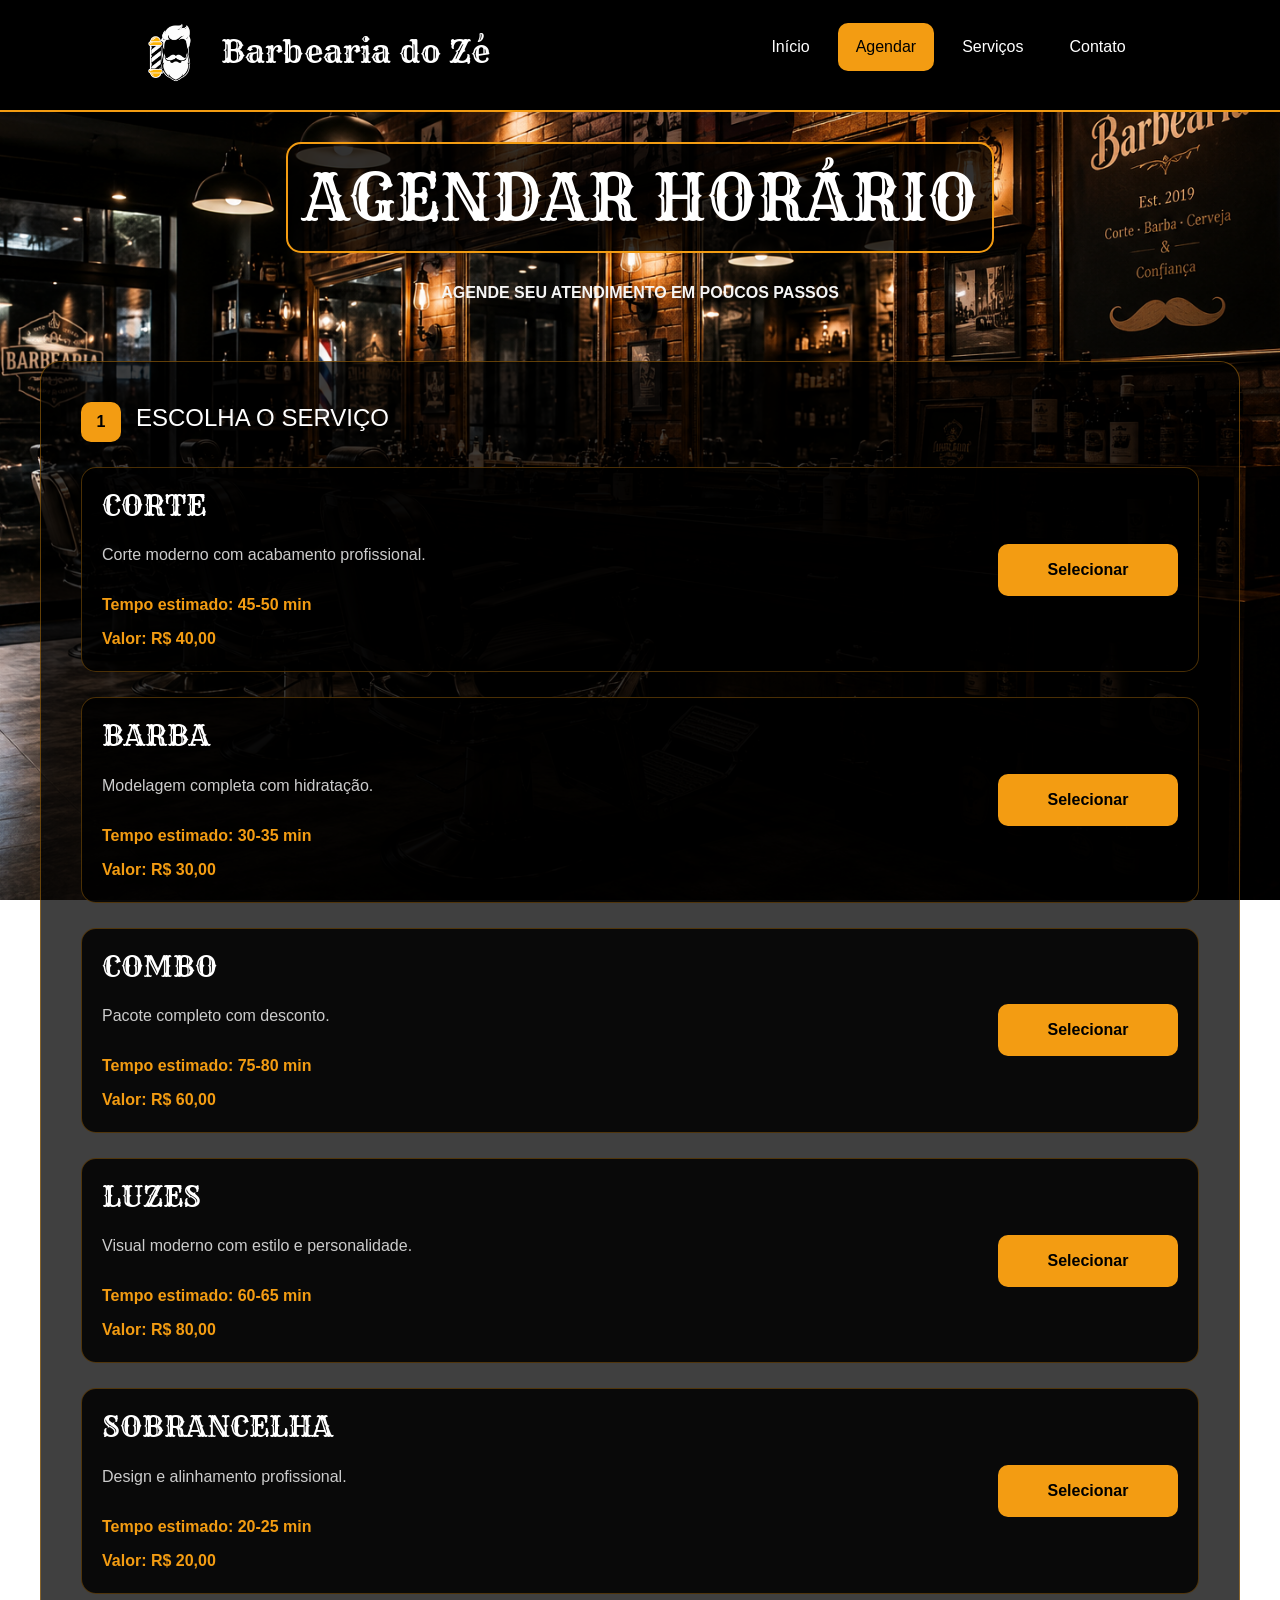
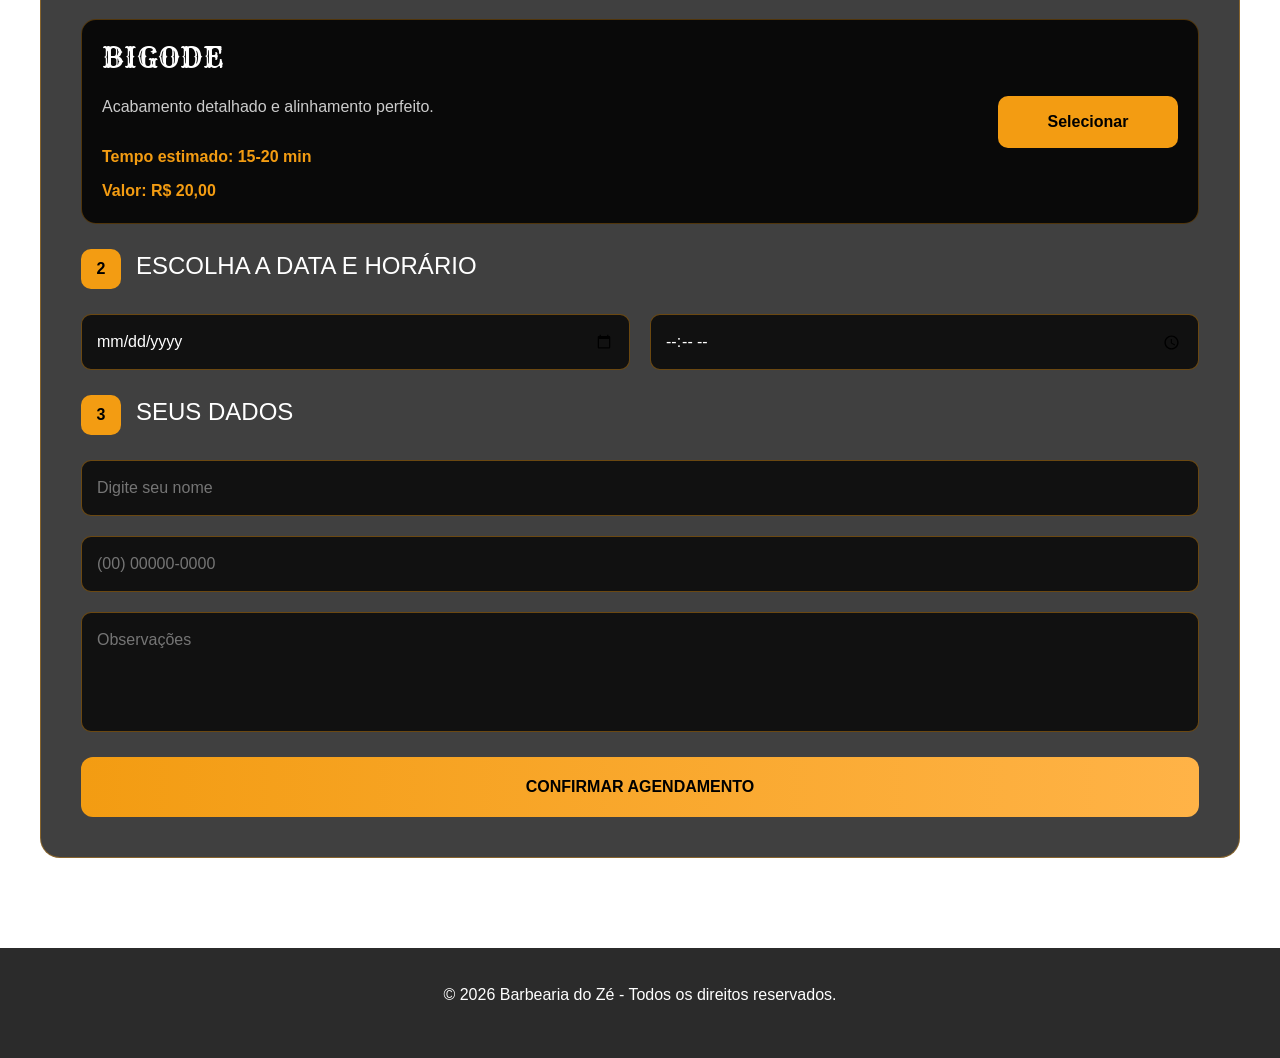
==== agendar.html @ fbc5176a "1" ====
<!--PARTE DA GRAZIELLE-->

<!DOCTYPE html>
<html lang="pt-br">
<head>
    <meta charset="UTF-8">
    <meta name="viewport" content="width=device-width, initial-scale=1.0">
    <title>Agendar - Barbearia do Zé</title>
    <link rel="stylesheet" href="https://cdn.jsdelivr.net/npm/bootstrap@5.3.8/dist/css/bootstrap.min.css">
    <link rel="stylesheet" href="estilizacoes/agendar.css">
    <link rel="icon" type="imagem/png" href="img/Barbearia_Logo.png"> <!--favicon-->
    <link href="https://fonts.googleapis.com/css2?family=Rye&display=swap" rel="stylesheet">
</head>

<body>

<header class="header">

    <div class="container-logo">
        <img src="img/Barbearia_Logo.png" alt="logo">
        <h1>Barbearia do Zé</h1>
    </div>

    <nav class="menu">
        <ul>
            <li><a href="inicio.html">Início</a></li>
            <li><a class="ativo" href="">Agendar</a></li>
            <li><a href="servicos.html">Serviços</a></li>
            <li><a href="contato.html">Contato</a></li>
        </ul>
    </nav>
</header>

<!--PRINCIPAL-->
<section class="agendamento">
    <div class="titulo-agendamento">
        <h2>AGENDAR HORÁRIO</h2>
        <p>AGENDE SEU ATENDIMENTO EM POUCOS PASSOS</p>
    </div>

    <div class="box-agendamento">
        <div class="etapa">
            <div class="numero">1</div>
            <h3>ESCOLHA O SERVIÇO</h3>
        </div>

        <div class="servico">
            <div class="info-servico">
                <h4>CORTE</h4>
                <p>Corte moderno com acabamento profissional.</p>
                <span>Tempo estimado: 45-50 min</span>
                <span>Valor: R$ 40,00</span>
            </div>
            <button>Selecionar</button>
        </div>

        <div class="servico">
            <div class="info-servico">
                <h4>BARBA</h4>
                <p>Modelagem completa com hidratação.</p>
                <span>Tempo estimado: 30-35 min</span>
                <span>Valor: R$ 30,00</span>
            </div>
            <button>Selecionar</button>
        </div>

        <div class="servico">
            <div class="info-servico">
                <h4>COMBO</h4>
                <p>Pacote completo com desconto.</p>
                <span>Tempo estimado: 75-80 min</span>
                <span>Valor: R$ 60,00</span>
            </div>
            <button>Selecionar</button>
        </div>

        <div class="servico">
            <div class="info-servico">
                <h4>LUZES</h4>
                <p>Visual moderno com estilo e personalidade.</p>
                <span>Tempo estimado: 60-65 min</span>
                <span>Valor: R$ 80,00</span>
            </div>
            <button>Selecionar</button>
        </div>
        
        <div class="servico">
            <div class="info-servico">
                <h4>SOBRANCELHA</h4>
                <p>Design e alinhamento profissional.</p>
                <span>Tempo estimado: 20-25 min</span>
                <span>Valor: R$ 20,00</span>
            </div>
            <button>Selecionar</button>
        </div>

        <div class="servico">
            <div class="info-servico">
                <h4>BIGODE</h4>
                <p>Acabamento detalhado e alinhamento perfeito.</p>
                <span>Tempo estimado: 15-20 min</span>
                <span>Valor: R$ 20,00</span>
            </div>
            <button>Selecionar</button>
        </div>

        <!--DATA E HORARIO-->
        <div class="etapa">
            <div class="numero">2</div>
            <h3>ESCOLHA A DATA E HORÁRIO</h3>
        </div>

        <!-- INPUTS -->
        <div class="inputs">
            <input type="date">
            <input type="time">
        </div>

        <!--DADOS CLIENTE-->
        <div class="etapa">
            <div class="numero">3</div>
            <h3>SEUS DADOS</h3>
        </div>

        <!-- FORM -->
        <div class="formulario">
            <input type="text" placeholder="Digite seu nome">
            <input type="tel" placeholder="(00) 00000-0000">
            <textarea placeholder="Observações"></textarea>
        </div>

        <!--CONFIRMACAO-->
        <button class="btn-confirmar">
            CONFIRMAR AGENDAMENTO
        </button>
    </div>

</section>

    <footer>
        <p>© 2026 Barbearia do Zé - Todos os direitos reservados.</p>
    </footer>   

</body>
</html>
---- estilizacoes/agendar.css ----
/* PARTE DA GRAZIELLE */

*{
    padding: 0;
    margin: 0;
    box-sizing: border-box;
}

body{
    background-image: url("../img/Background_IA.png");
    background-size: cover;
    background-position: center;
    background-attachment: fixed;
    font-family: Arial, Helvetica, sans-serif;
    color: white;
    overflow-x: hidden;
}

.header{
    width: 100%;
    padding: 20px 15px;
    background-color: black;
    border-bottom: 2px solid #f39c12;
    display: flex;
    flex-direction: column;
    align-items: center;
    gap: 20px;
}

.container-logo{
    display: flex;
    align-items: center;
    gap: 15px;
}

.container-logo img{
    width: 70px;
}

.container-logo h1{
    font-family: 'Rye', serif;
    font-size: 1.5rem;
}

.menu ul{
    list-style: none;
    padding-left: 0;
    display: flex;
    flex-direction: column;
    gap: 10px; 
}

.menu li{
    text-align: center;
}

.menu li a{
    text-decoration: none;
    color: white;
    padding: 12px 18px;
    border-radius: 10px;
    transition: 0.3s;
    display: block;
    font-size: 1rem;
}

.menu li a:hover{
    background-color: #f39c12;
    color: black;
}

.ativo{
    background-color: #f39c12;
    color: black !important;    /* texto do botao mantem preto qnd ativo*/
}

/*AGENDAMENTO */
.agendamento{
    width: 100%;
    padding: 30px 15px;
}

.titulo-agendamento{
    display: flex;
    flex-direction: column;
    gap: 20px;
    margin-bottom: 40px;
}

 /* TITULO PRINCIPAL*/
.titulo-agendamento h2{
    font-size: 2rem;
    font-family: 'Rye', serif;
    background: rgba(0,0,0,0.8);
    border: 2px solid #f39c12;
    padding: 15px;
    border-radius: 15px;
    text-align: center;
}

.titulo-agendamento p{
    color: whitesmoke;    
    text-align: center;
    font-size: 1rem;
    font-weight: 700;
}

.box-agendamento{
    width: 100%;
    background-color: rgba(0,0,0,0.75);
    border: 1px solid rgba(243,156,18,0.4);
    border-radius: 20px;
    padding: 20px;
    display: flex;
    flex-direction: column;
    gap: 25px;
}

/* ETAPAS */
.etapa{
    display: flex;
    align-items: center;
    gap: 15px;
}

.numero{
    width: 40px;
    height: 40px;
    border-radius: 10px;
    background-color: #f39c12;
    color: black;
    font-weight: bold;
    display: flex;
    justify-content: center;
    align-items: center;
    font-size: 1rem;
}

.etapa h3{
    font-size: 1.1rem;
    line-height: 1.3;
}

/* CARDS */
.servico{
    width: 100%;
    background-color: rgba(0,0,0,0.85);
    border: 1px solid rgba(243,156,18,0.3);
    border-radius: 15px;
    padding: 20px;
    display: flex;
    flex-direction: column;
    align-items: flex-start;
    gap: 20px;
    transition: 0.3s;
}

.servico:hover{
    transform: translateY(-5px);
    border-color: #f39c12;
}

.info-servico{
    width: 100%;
    display: flex;
    flex-direction: column;
    gap: 10px;
}

/* TITULO SERVICO */
.info-servico h4{
    font-size: 1.1rem;
    font-family: 'Rye', serif;
    line-height: 1.3;
    word-break: break-word;   /* impede quebrar layout */
}

/* DESCRICAO SERVICO*/
.info-servico p{
    color: #ccc;
    line-height: 1.5;
}

/* TEMPO E VALOR */
.info-servico span{
    color: #f39c12;
    font-weight: bold;
}

.servico button{
    width: 100%;
    background-color: #f39c12;
    border: none;
    padding: 14px;
    border-radius: 10px;
    font-weight: bold;
    font-size: 1rem;
    transition: 0.3s;
}

.servico button:hover{
    background-color: #ffb347;
}

.inputs{
    display: grid;
    grid-template-columns: 1fr;
    gap: 20px;
}

/* INPUTS E TEXTAREA */
.inputs input,.formulario input,.formulario textarea{
    width: 100%;
    padding: 15px;
    border-radius: 10px;
    border: 1px solid rgba(243,156,18,0.4);
    background-color: #111;
    color: white;
    outline: none;
}

.formulario{
    display: flex;
    flex-direction: column;
    gap: 20px;
}

.formulario textarea{
    resize: none;
    height: 120px;
}

.btn-confirmar{
    width: 100%;
    padding: 18px;
    border: none;
    border-radius: 12px;
    background: linear-gradient(90deg,#f39c12,#ffb347);
    color: black;
    font-size: 1rem;
    font-weight: bold;
    transition: 0.3s;
}

.btn-confirmar:hover{
    transform: scale(1.01);
    box-shadow: 0 0 20px rgba(243,156,18,0.4);
}

footer{
    width: 100%;
    margin-top: 60px;
    padding: 35px 20px;
    background: rgba(0, 0, 0, 0.831);
    display: flex;
    flex-direction: column;
    text-align: center;
}

/* TABLET */
@media (min-width: 768px){
    .header{
        flex-direction: row;
        justify-content: space-around;
    }

    .menu ul{
        flex-direction: row;
    }

    .container-logo h1{
        font-size: 2rem;
    }
    
    .titulo-agendamento{
        flex-direction: column;
        justify-content: space-between;
        align-items: center;
    }

    .titulo-agendamento h2{
        font-size: 3rem;
    }

    .box-agendamento{
        padding: 40px;
    }

    .servico{
        flex-direction: row;
        justify-content: space-between;
        align-items: center;
    }

    .servico button{
        width: auto;
        min-width: 180px;
        padding: 14px 30px;
    }

    .inputs{
        grid-template-columns: 1fr 1fr;
    }

    .etapa h3{
        font-size: 1.5rem;
    }

    .info-servico h4{
        font-size: 1.5rem;
    }
}

/* DESKTOP */
@media (min-width: 1200px){
    .box-agendamento{
        max-width: 1200px;
        margin: auto;
    }

    .titulo-agendamento h2{
        font-size: 4rem;
    }

    .info-servico h4{
        font-size: 1.8rem;
    }
}
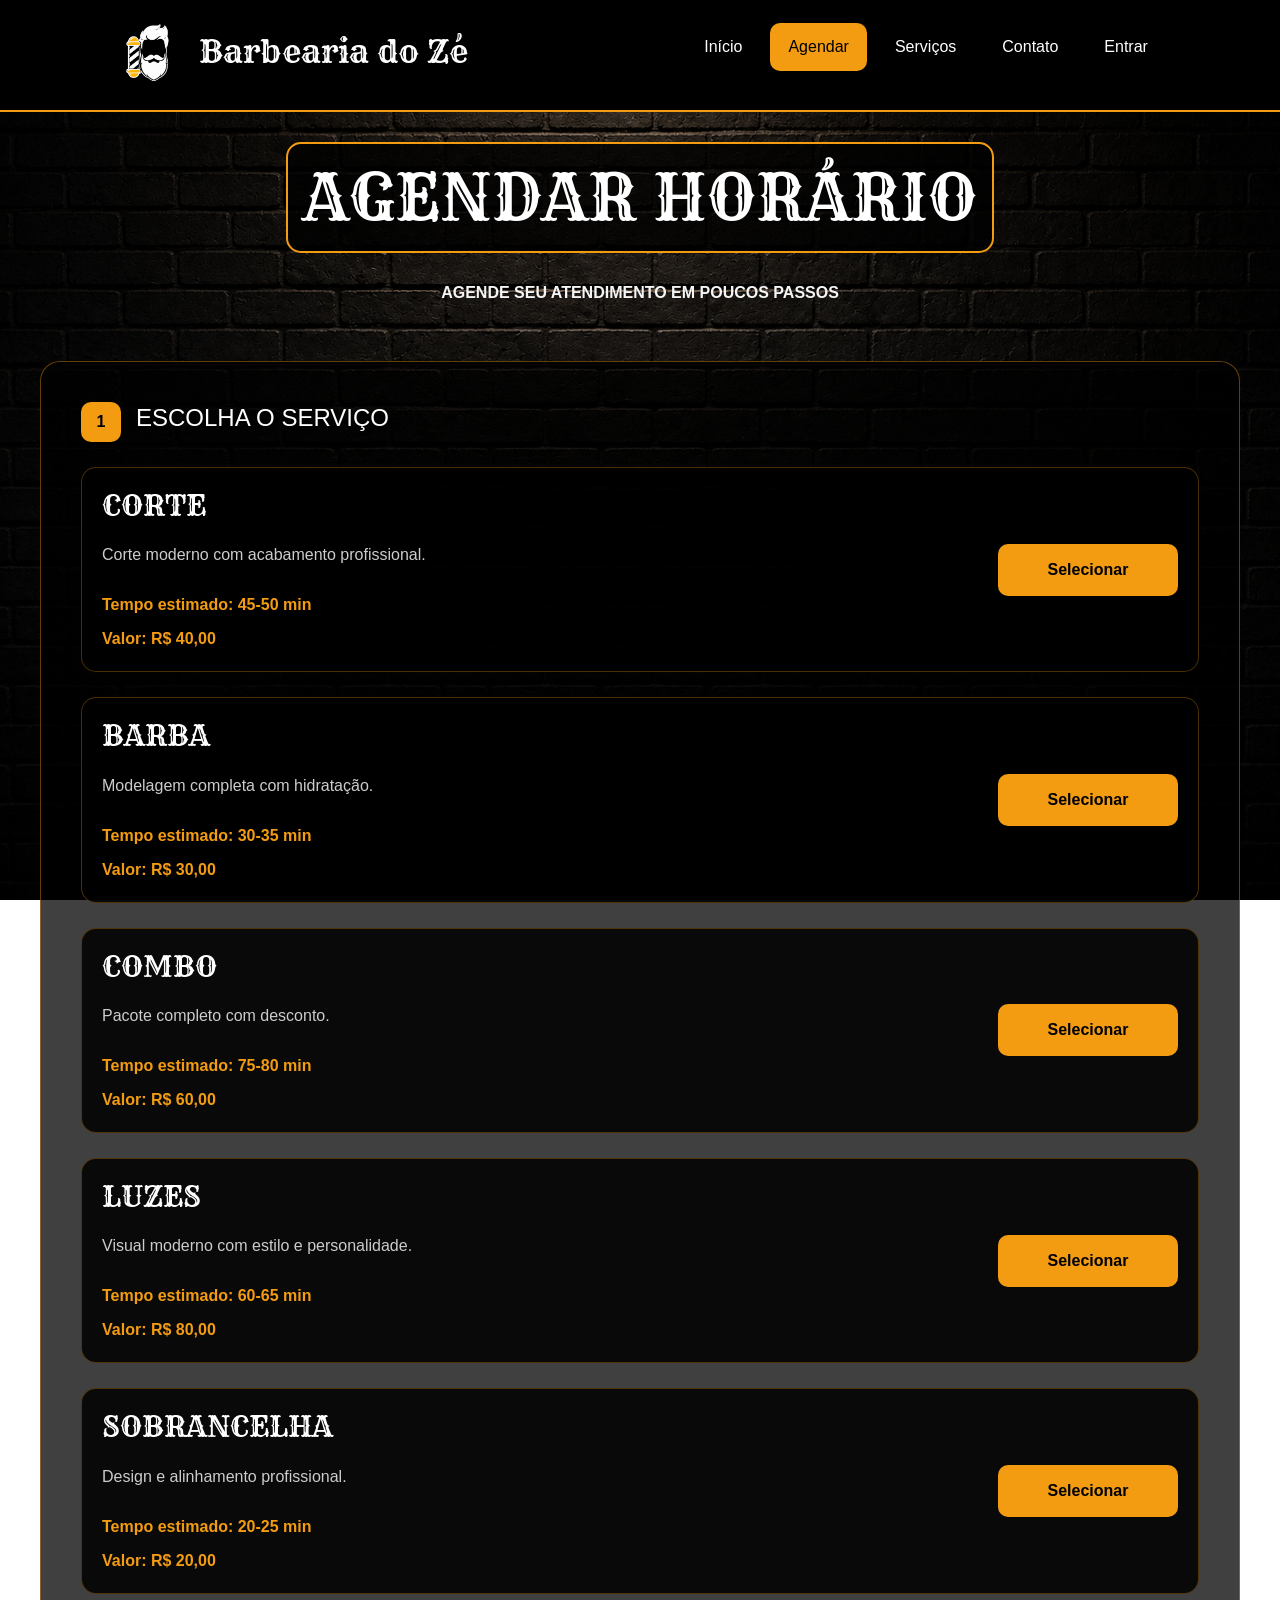
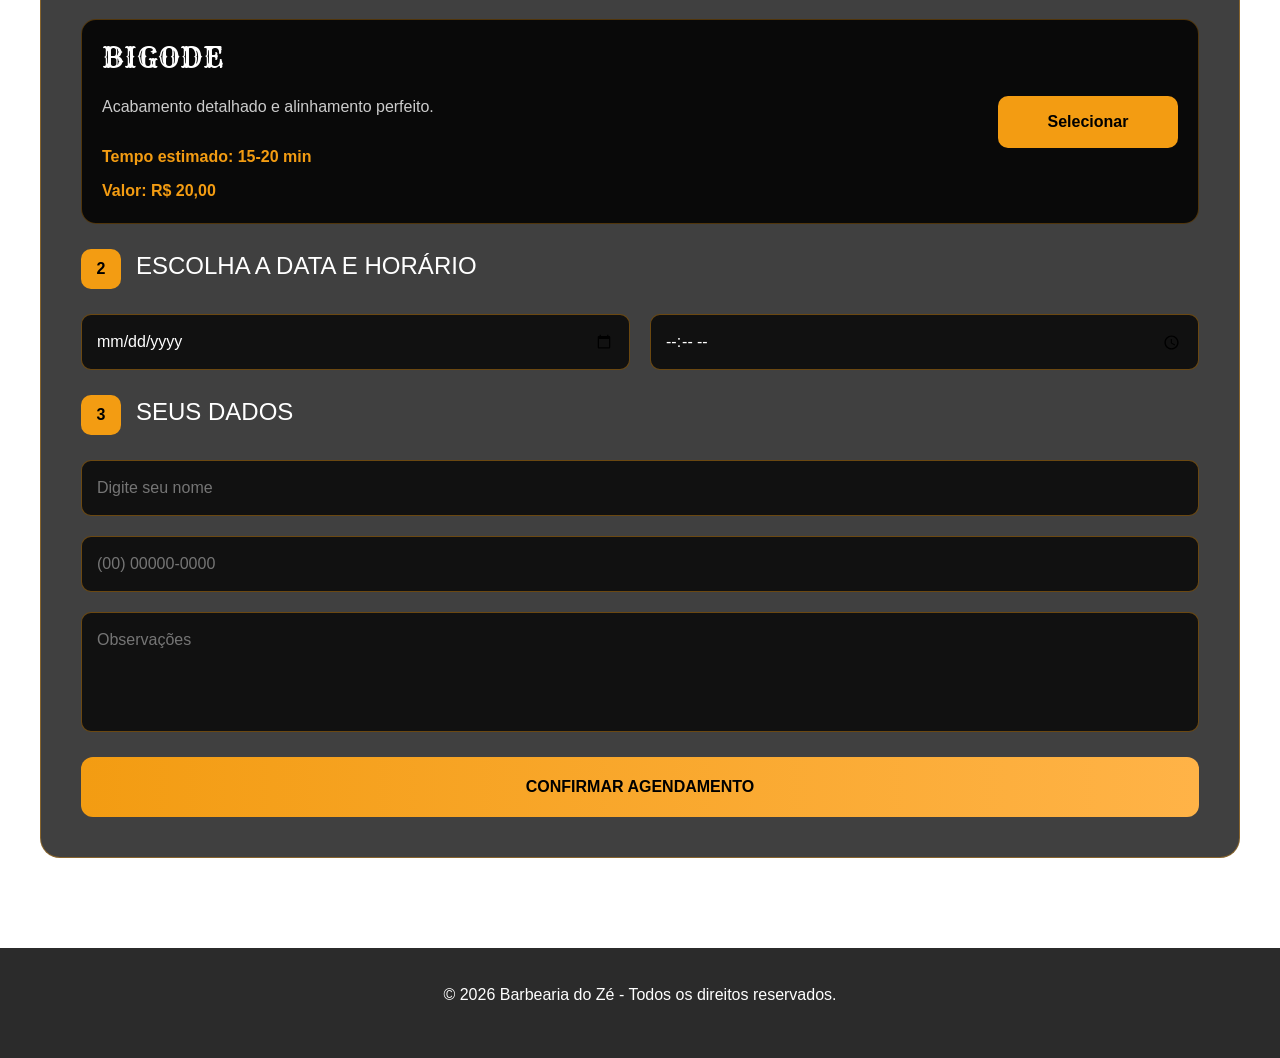
==== commit 691f756d: "adicionei tela de login" ====
--- a/agendar.html
+++ b/agendar.html
@@ -23,10 +23,11 @@
 
     <nav class="menu">
         <ul>
-            <li><a href="inicio.html">Início</a></li>
+            <li><a href="index.html">Início</a></li>
             <li><a class="ativo" href="">Agendar</a></li>
             <li><a href="servicos.html">Serviços</a></li>
             <li><a href="contato.html">Contato</a></li>
+            <li><a href="login.html">Entrar</a></li>
         </ul>
     </nav>
 </header>
--- a/estilizacoes/agendar.css
+++ b/estilizacoes/agendar.css
@@ -7,7 +7,7 @@
 }
 
 body{
-    background-image: url("../img/Background_IA.png");
+    background-image: url("../img/fundo_ia.png");
     background-size: cover;
     background-position: center;
     background-attachment: fixed;
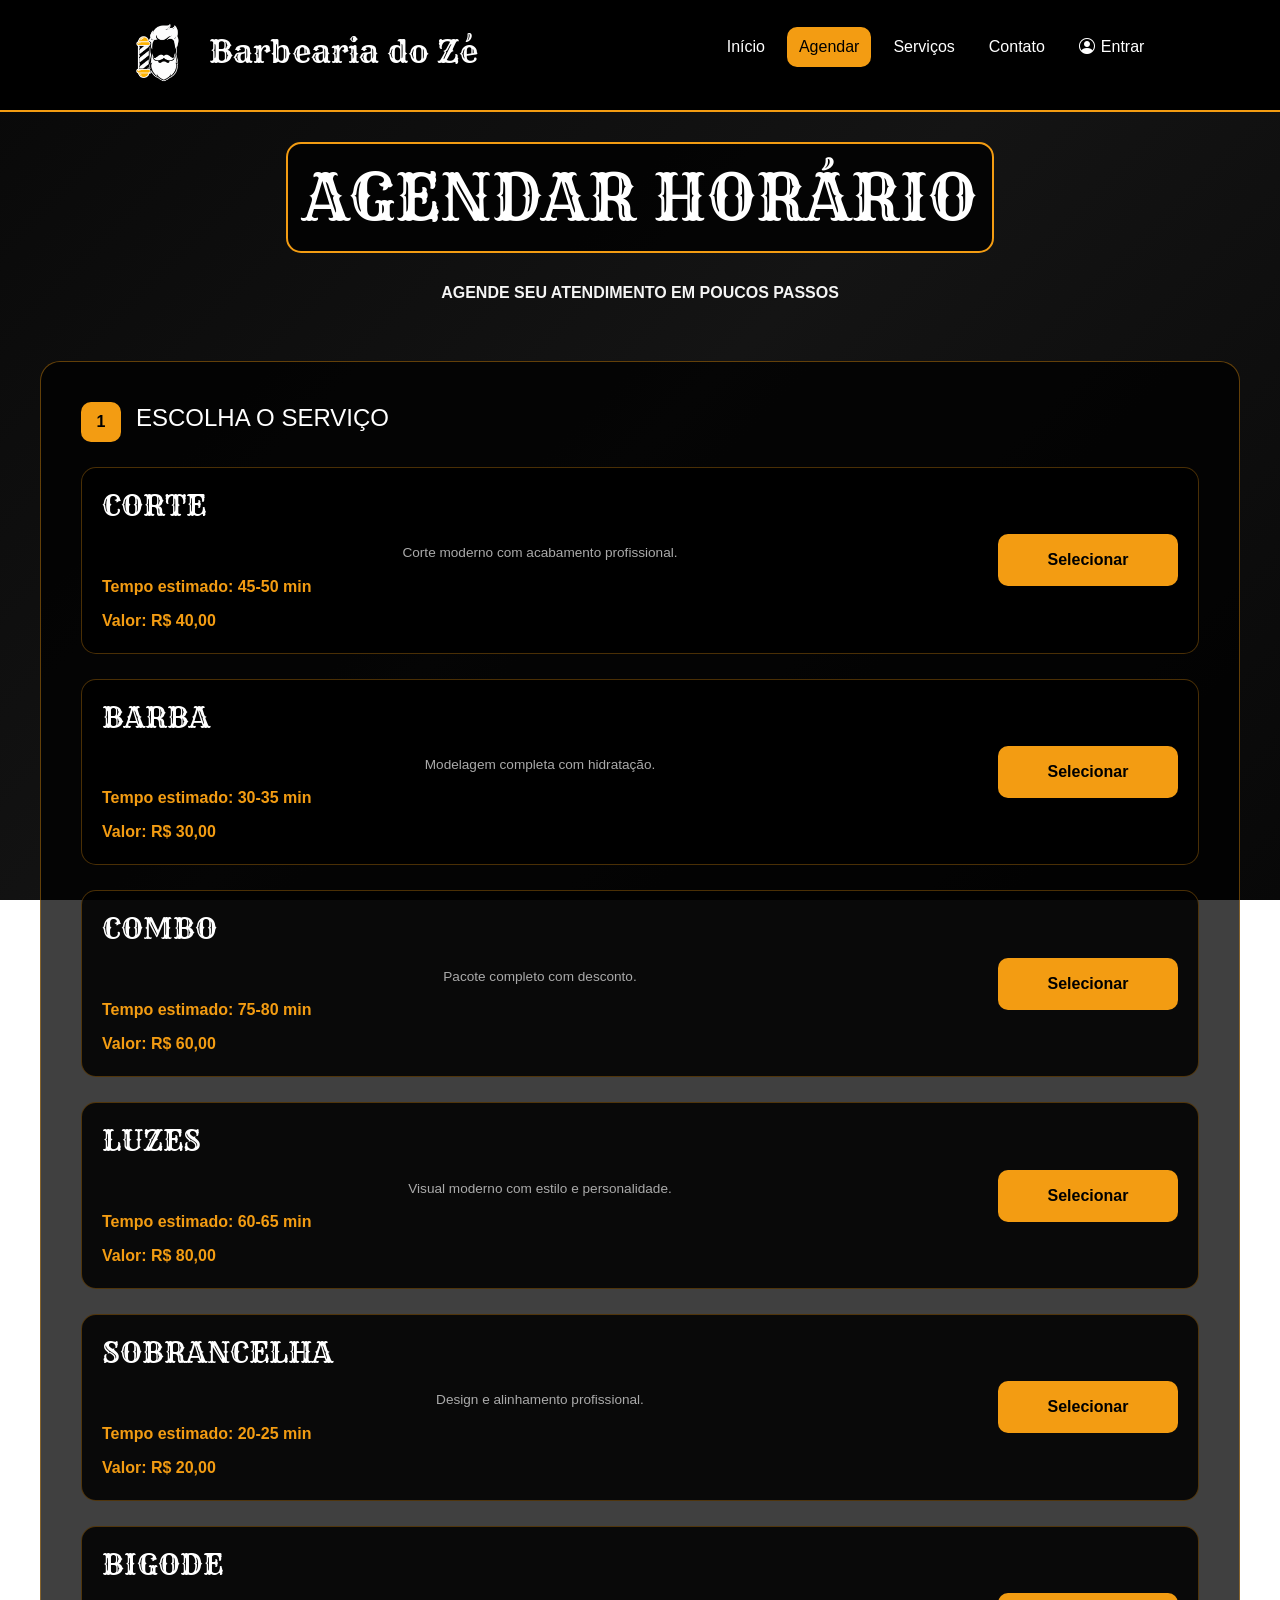
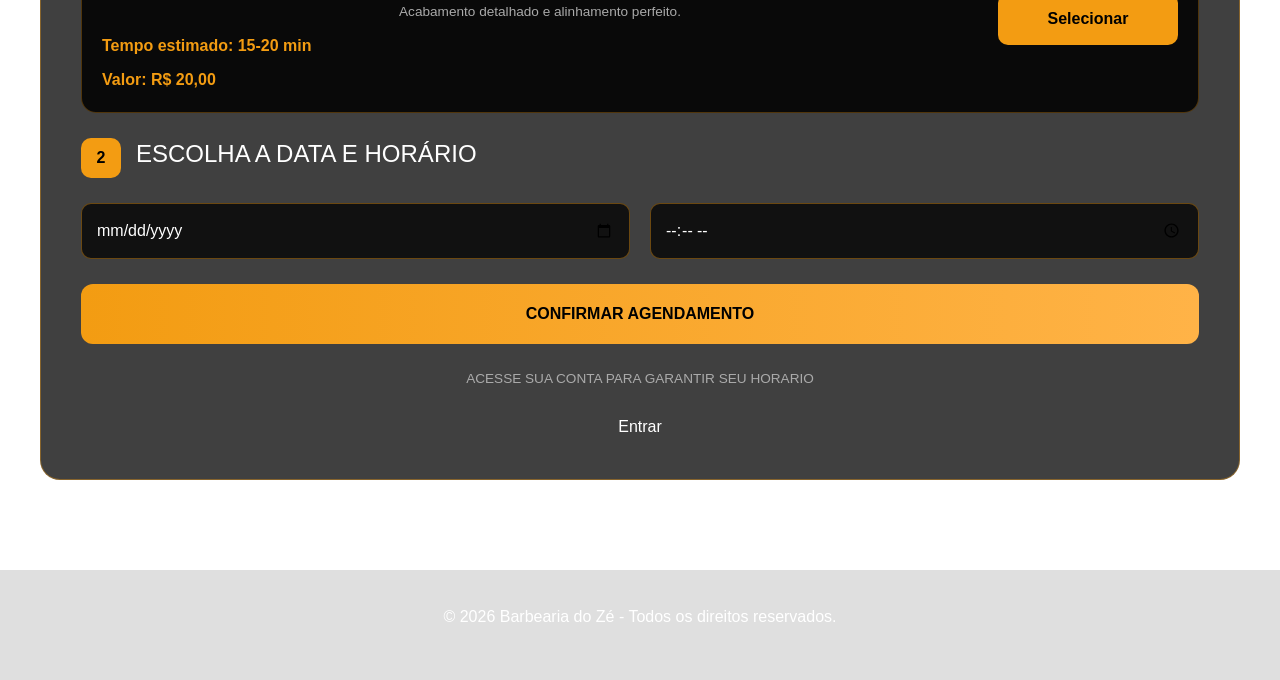
==== commit c28359ca: "add: login, funcionario e ajustes" ====
--- a/agendar.html
+++ b/agendar.html
@@ -8,11 +8,29 @@
     <title>Agendar - Barbearia do Zé</title>
     <link rel="stylesheet" href="https://cdn.jsdelivr.net/npm/bootstrap@5.3.8/dist/css/bootstrap.min.css">
     <link rel="stylesheet" href="estilizacoes/agendar.css">
+    <link rel="stylesheet" href="https://cdn.jsdelivr.net/npm/bootstrap-icons@1.11.3/font/bootstrap-icons.min.css"> <!--fonte icons-->
     <link rel="icon" type="imagem/png" href="img/Barbearia_Logo.png"> <!--favicon-->
     <link href="https://fonts.googleapis.com/css2?family=Rye&display=swap" rel="stylesheet">
 </head>
 
 <body>
+
+
+    <input type="checkbox" id="toggle-menu">
+
+<div class="sidebar">
+    <label for="toggle-menu" class="btn-fechar">✕</label>
+    <nav class="sidebar-nav">
+        <ul>
+            <li><a href="index.html">Início</a></li>
+            <li><a class="ativo">Agendar</a></li>
+            <li><a href="servicos.html">Serviços</a></li>
+            <li><a href="contato.html">Contato</a></li>
+            <li><a href="login.html"><i class="bi bi-person-circle"></i> Entrar</a></li> <!--simulando que a pessoa nao entrou-->
+        </ul>
+    </nav>
+</div>
+
 
 <header class="header">
 
@@ -21,13 +39,17 @@
         <h1>Barbearia do Zé</h1>
     </div>
 
+     <label for="toggle-menu" class="hamburguer">
+        <i class="bi bi-list"></i>
+    </label>
+    
     <nav class="menu">
         <ul>
             <li><a href="index.html">Início</a></li>
             <li><a class="ativo" href="">Agendar</a></li>
             <li><a href="servicos.html">Serviços</a></li>
             <li><a href="contato.html">Contato</a></li>
-            <li><a href="login.html">Entrar</a></li>
+            <li><a href="login.html"><i class="bi bi-person-circle"></i> Entrar</a></li> <!--simulando que a pessoa nao entrou-->
         </ul>
     </nav>
 </header>
@@ -117,23 +139,15 @@
             <input type="time">
         </div>
 
-        <!--DADOS CLIENTE-->
-        <div class="etapa">
-            <div class="numero">3</div>
-            <h3>SEUS DADOS</h3>
-        </div>
-
-        <!-- FORM -->
-        <div class="formulario">
-            <input type="text" placeholder="Digite seu nome">
-            <input type="tel" placeholder="(00) 00000-0000">
-            <textarea placeholder="Observações"></textarea>
-        </div>
-
         <!--CONFIRMACAO-->
         <button class="btn-confirmar">
             CONFIRMAR AGENDAMENTO
         </button>
+
+        <P>ACESSE SUA CONTA PARA GARANTIR SEU HORARIO</P>
+       
+        <div class="entrar">
+                <a href="login.html">Entrar</a>
     </div>
 
 </section>
--- a/estilizacoes/agendar.css
+++ b/estilizacoes/agendar.css
@@ -7,7 +7,7 @@
 }
 
 body{
-    background-image: url("../img/fundo_ia.png");
+    background: linear-gradient(135deg, #080808 0%, #141414 50%, #080808 100%);
     background-size: cover;
     background-position: center;
     background-attachment: fixed;
@@ -16,13 +16,100 @@
     overflow-x: hidden;
 }
 
+/*SIDEBAR MOBILE*/
+#toggle-menu {
+    display: none;
+}
+
+.sidebar {
+    position: fixed;
+    top: 0;
+    right: -260px;
+    width: 220px;
+    height: 100%;
+    background-color: rgba(0, 0, 0, 0.92);
+    border-left: 2px solid #f39c12;
+    z-index: 400;
+    display: flex;
+    flex-direction: column;
+    align-items: center;
+    justify-content: center;
+    padding: 60px 20px 40px;
+    transition: right 0.35s ease;
+}
+
+#toggle-menu:checked ~ .sidebar {
+    right: 0;
+}
+
+.btn-fechar {
+    position: absolute;
+    top: 16px;
+    right: 16px;
+    color: white;
+    font-size: 1.4rem;
+    cursor: pointer;
+    transition: color 0.2s;
+}
+
+.btn-fechar:hover {
+    color: #f39c12;
+}
+
+.sidebar-nav ul {
+    list-style: none;
+    padding: 0;
+    display: flex;
+    flex-direction: column;
+    gap: 8px;
+    text-align: center;
+    width: 100%;
+}
+
+.sidebar-nav ul li a {
+    display: block;
+    text-decoration: none;
+    color: white;
+    font-size: 1rem;
+    padding: 11px 20px;
+    border-radius: 10px;
+    transition: 0.3s;
+}
+
+.sidebar-nav ul li a:hover,
+.sidebar-nav ul li a.ativo {
+    background-color: #f39c12;
+    color: black;
+}
+
+.hamburguer {
+    display: flex;
+    align-items: center;
+    justify-content: center;
+    color: white;
+    font-size: 2rem;
+    cursor: pointer;
+    padding: 4px 8px;
+    transition: color 0.2s;
+    user-select: none;
+}
+
+.hamburguer:hover {
+    color: #f39c12;
+}
+
+.menu{
+    display: none;
+}
+
+/*CABECALHO*/
 .header{
     width: 100%;
     padding: 20px 15px;
     background-color: black;
     border-bottom: 2px solid #f39c12;
     display: flex;
-    flex-direction: column;
+    flex-direction: row;
     align-items: center;
     gap: 20px;
 }
@@ -116,7 +203,7 @@
     gap: 25px;
 }
 
-/* ETAPAS */
+/*ETAPAS*/
 .etapa{
     display: flex;
     align-items: center;
@@ -181,7 +268,7 @@
     line-height: 1.5;
 }
 
-/* TEMPO E VALOR */
+/*TEMPO E VALOR*/
 .info-servico span{
     color: #f39c12;
     font-weight: bold;
@@ -208,7 +295,7 @@
     gap: 20px;
 }
 
-/* INPUTS E TEXTAREA */
+/*INPUTS E TEXTAREA*/
 .inputs input,.formulario input,.formulario textarea{
     width: 100%;
     padding: 15px;
@@ -251,10 +338,33 @@
     width: 100%;
     margin-top: 60px;
     padding: 35px 20px;
-    background: rgba(0, 0, 0, 0.831);
-    display: flex;
-    flex-direction: column;
-    text-align: center;
+    background-color: rgba(0, 0, 0, 0.127);
+    display: flex;
+    flex-direction: column;
+    text-align: center;
+}
+
+
+/*ENTRAR PARA AGENDAR*/
+.box-agendamento p{
+    text-align: center;
+    font-size: 0.85rem;
+    color: #aaa;
+    margin-bottom: 1px;
+}
+
+.entrar{
+    text-align: center;
+    margin-top: 0;
+}
+.entrar a{
+    text-decoration: none;
+    color: white;
+}
+
+.entrar a:hover{
+    text-decoration: underline;
+    color: #f39c12;
 }
 
 /* TABLET */
@@ -268,6 +378,13 @@
         flex-direction: row;
     }
 
+    .menu li a{
+        padding: 8px 12px;
+        display: flex;
+        align-items: center;
+        gap: 6px;
+    }
+
     .container-logo h1{
         font-size: 2rem;
     }
@@ -309,10 +426,22 @@
     .info-servico h4{
         font-size: 1.5rem;
     }
+
+    .hamburguer{
+        display: none;
+    }
+
+    .sidebar{
+        display: none !important;
+    }
+
+    .menu{
+        display: block;
+    }
 }
 
 /* DESKTOP */
-@media (min-width: 1200px){
+@media (min-width: 1024px){
     .box-agendamento{
         max-width: 1200px;
         margin: auto;
